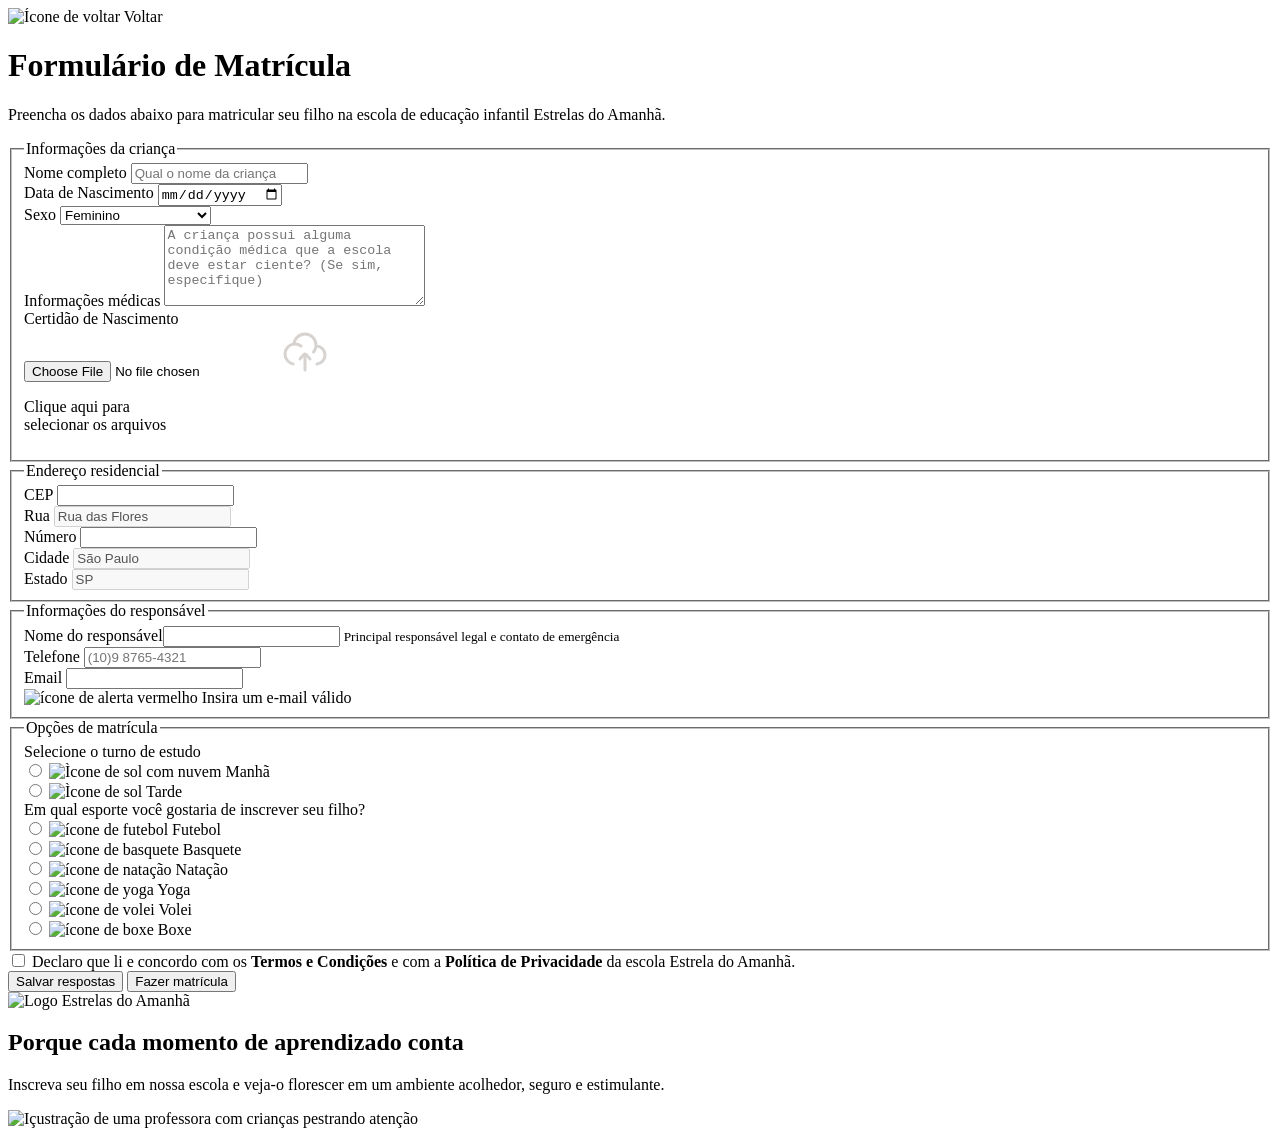
==== index.html @ 098b2265 "movendo index para raiz" ====
<!DOCTYPE html>
<html lang="pt-BR">
<head>
    <link rel="preconnect" href="https://fonts.googleapis.com">
    <link rel="preconnect" href="https://fonts.gstatic.com" crossorigin>
    <meta charset="UTF-8">
    <meta name="viewport" content="width=device-width, initial-scale=1.0">
    <title>Estrelas do Amanhã</title>

    <link rel="stylesheet" href="styles/index.css">
    <link href="https://fonts.googleapis.com/css2?family=Poppins:ital,wght@0,100;0,200;0,300;0,400;0,500;0,600;0,700;0,800;0,900;1,100;1,200;1,300;1,400;1,500;1,600;1,700;1,800;1,900&display=swap" rel="stylesheet">

</head>
<body>
    <div id="app">
        <main>
            <div class="main-container">
                <div class="back">
                    <img src="icons/flecha-voltaa.svg" alt="Ícone de voltar">
                    <span>Voltar</span>
                </div>
                <h1>Formulário de Matrícula</h1>
                <p>
                    Preencha os dados abaixo para matricular seu filho na escola de educação infantil Estrelas do Amanhã.
                </p>
                <form method="post" enctype="multipart/form-data">
                    <fieldset class="child-info">
                        <legend>Informações da criança </legend>

                        <div class="input-wrapper">
                            <label for="fullname">Nome completo</label>
                            <input id ="fullname" name="fullname" type="text"
                            placeholder="Qual o nome da criança">
                        </div>

                        <div class="input-wrapper">
                            <label for="birth">Data de Nascimento</label>
                            <input type="date" name="birth" id ="birth" lang="pt-BR">
                        </div>

                        <div class="select-wrapper">
                            <label for="gender">Sexo</label>
                            <select name="gender" id="">
                                <option value="female">Feminino</option>
                                <option value="male">Masculino</option>
                                <option value="na">Prefiro não responder</option>
                            </select>
                        </div>

                        <div class="textarea-wrapper">
                            <label for="medical-info">Informações médicas</label>
                            <textarea name="medical-info" id="medical-info"
                            cols="30" rows="5"
                            placeholder="A criança possui alguma condição médica que a escola deve estar ciente? (Se sim, especifique)"
                            ></textarea>

                        </div>

                        <div class="droparea-wrapper">

                            <label for="birth-file">Certidão de Nascimento</label>

                                <div class="dropzone">
                                <input type="file" id="birth-file" name="birth-file">


                                <svg width="48" height="48" viewBox="0 0 48 48" fill="none" xmlns="http://www.w3.org/2000/svg">
                                <path d="M34.9552 18.0221C34.97 18.022 34.985 18.022 35 18.022C39.9706 18.022 44 22.0588 44 27.0386C44 31.6796 40.5 35.5016 36 36M34.9552 18.0221C34.9848 17.6921 35 17.3579 35 17.0202C35 10.9339 30.0752 6 24 6C18.2465 6 13.5247 10.4253 13.0408 16.0638M34.9552 18.0221C34.7506 20.2952 33.8572 22.3692 32.4856 24.033M13.0408 16.0638C7.96796 16.5475 4 20.8278 4 26.0366C4 30.8834 7.43552 34.9264 12 35.8546M13.0408 16.0638C13.3565 16.0337 13.6765 16.0183 14 16.0183C16.2516 16.0183 18.3295 16.7639 20.001 18.022" stroke="#D6D3D1" stroke-width="3" stroke-linecap="round" stroke-linejoin="round"/>
                                <path d="M24 26V42M24 26C22.5996 26 19.9831 29.9886 19 31M24 26C25.4004 26 28.017 29.9886 29 31" stroke="#D6D3D1" stroke-width="3" stroke-linecap="round" stroke-linejoin="round"/>
                                </svg>

                           

                                <p>
                                    Clique aqui para <br>
                                    selecionar os arquivos
                                </p>

                        </div>

                        </div>

                    </fieldset>

                    <fieldset class="address">
                        <legend>Endereço residencial</legend>

                        <div class="input-wrapper">
                            <label for="cep">CEP</label>
                            <input type="text" id="cep" name="cep">
                        </div>

                        <div class="flex">
                            <div class="input-wrapper flex-2">
                                <label for="street">Rua</label>
                                <input type="text" id="street" name="street"
                                 value="Rua das Flores" disabled
                                >
                            </div>

                            <div class="input-wrapper flex-1">
                             <label for="number">Número</label>
                             <input type="number" id="number" name="number">
                            </div>
                        </div>

                        

                   <div class="flex">
                            <div class="input-wrapper flex-2">
                                <label for="city">Cidade</label>
                                <input type="text" id="city" name="city"
                                 value="São Paulo" disabled>
                            </div>

                            <div class="input-wrapper flex-1">
                             <label for="state">Estado</label>
                             <input type="text" id="state" name="state" disabled
                             value="SP">
                            </div>
                        </div>
                    </fieldset>

                    <fieldset class="gardian">
                        <legend>Informações do responsável</legend>

                        <div class="input-wrapper">
                            <label for="gardian">Nome do responsável</label><input 
                            type="text" id="gardian" name="gardian">
                            <small>Principal responsável legal e contato de emergência</small>
                        </div>

                        <div class="input-wrapper">
                            <label for="phone">Telefone</label>
                            <input type="text" id="phone" nome="phone" placeholder="(10)9 8765-4321">
                        </div>

                        <div class="input-wrapper">
                            <label for="mail">Email</label>
                            <input type="email" name="mail" id="mail"
                            required>
                            <div class="error">
                                <img src="icons/alert-circle.svg" alt="ícone de alerta vermelho">
                                <span>Insira um e-mail válido</span>
                            </div>
                        </div>

                    </fieldset>

                    <fieldset class="enroll-options">
                        <legend>Opções de matrícula</legend>
                        <div class="input-wrapper">
                            <label>Selecione o turno de estudo</label>

                            <div class="radio-wrapper">
                                <div class="radio-inner">
                                    <div class="radio-image"></div>
                                    <input type="radio" name="study-shift" 
                                    value="morning" id="morning">
                                    <img src="icons/Formulário de matrícula (Community) (1)/sun-cloud-02.svg" alt="Ìcone de sol com nuvem">

                                    <label for="morning">Manhã</label>
                                </div>

                                 <div class="radio-inner">
                                    <div class="radio-image"></div>
                                    <input type="radio" name="study-shift" 
                                    value="evening" id="evening">
                                    <img src="icons/Formulário de matrícula (Community) (1)/sun-02.svg" alt="Ìcone de sol">

                                    <label for="evening">Tarde</label>
                                </div>
                            </div>
                        </div>
                        <div class="input-wrapper">
                            <label>Em qual esporte você gostaria de inscrever seu filho?</label>

                            <div class="radio-wrapper">
                                <div class="radio-inner">
                                    <div class="radio-image"></div>
                                    <input type="radio" name="sport" 
                                    id="footeball">
                                    <img src="icons/Formulário de matrícula (Community) (1)/football.svg" alt="ícone de futebol">
                                    <label for="footebol">Futebol</label>
                                </div>

                                     <div class="radio-inner">
                                    <div class="radio-image"></div>
                                    <input type="radio" name="sport" 
                                    id="basketball">
                                    <img src="icons/Formulário de matrícula (Community) (1)/basketball-02.svg" alt="ícone de basquete">
                                    <label for="basketball">Basquete</label>
                                </div>

                                      <div class="radio-inner">
                                    <div class="radio-image"></div>
                                    <input type="radio" name="sport" 
                                    id="swimming">
                                    <img src="icons/Formulário de matrícula (Community) (1)/swimming.svg" alt="ícone de natação">
                                    <label for="swimming">Natação</label>
                                </div>

                                 <div class="radio-inner">
                                    <div class="radio-image"></div>
                                    <input type="radio" name="sport" 
                                    id="yoga">
                                    <img src="icons/Formulário de matrícula (Community) (1)/yoga-02.svg" alt="ícone de yoga">
                                    <label for="yoga">Yoga</label>
                                </div>

                                 <div class="radio-inner">
                                    <div class="radio-image"></div>
                                    <input type="radio" name="sport" 
                                    id="volleyball">
                                    <img src="icons/Formulário de matrícula (Community) (1)/volleyball.svg" alt="ícone de volei">
                                    <label for="volleyball">Volei</label>
                                </div>

                                 <div class="radio-inner">
                                    <div class="radio-image"></div>
                                    <input type="radio" name="sport" 
                                    id="boxing">
                                    <img src="icons/Formulário de matrícula (Community) (1)/boxing-glove-01.svg" alt="ícone de boxe">
                                    <label for="boxing">Boxe</label>
                                </div>
                            </div>
                        </div>
                    </fieldset>

                    <div class="terms-wrapper input-wrapper checkbox-wrapper">
                        <div class="checkbox-image"></div>
                        <input type="checkbox" name="terms" 
                        id="terms">

                        <label for="terms">
                            Declaro que li e concordo com os <strong>Termos e Condições</strong> e com a <strong>Política de Privacidade</strong> da escola Estrela do Amanhã. 
                        </label>
                    </div>

                    <div class="actions-wrapper">
                        <button class="btn-secondary" type="button">
                            Salvar respostas
                        </button>
                        <button class="btn-primary" type="submit">
                            Fazer matrícula
                        </button>
                    </div>
                </form>
            </div>
        </main>

        <aside>
            <div class="aside-container">
                <header>
                    <img src="logo.svg" alt="Logo Estrelas do Amanhã">
                    <h2>
                        Porque cada momento de 
                        <span>
                        aprendizado
                        </span> 
                        conta
                    </h2>
                    <p>
                        Inscreva seu filho em nossa escola e veja-o florescer em um ambiente acolhedor, seguro e estimulante.
                    </p>
                </header>
                <img src="icons/Illustration.svg" alt="Içustração de uma professora com crianças pestrando atenção">

            </div>
        </aside>
    </div>
    
</body>
</html>
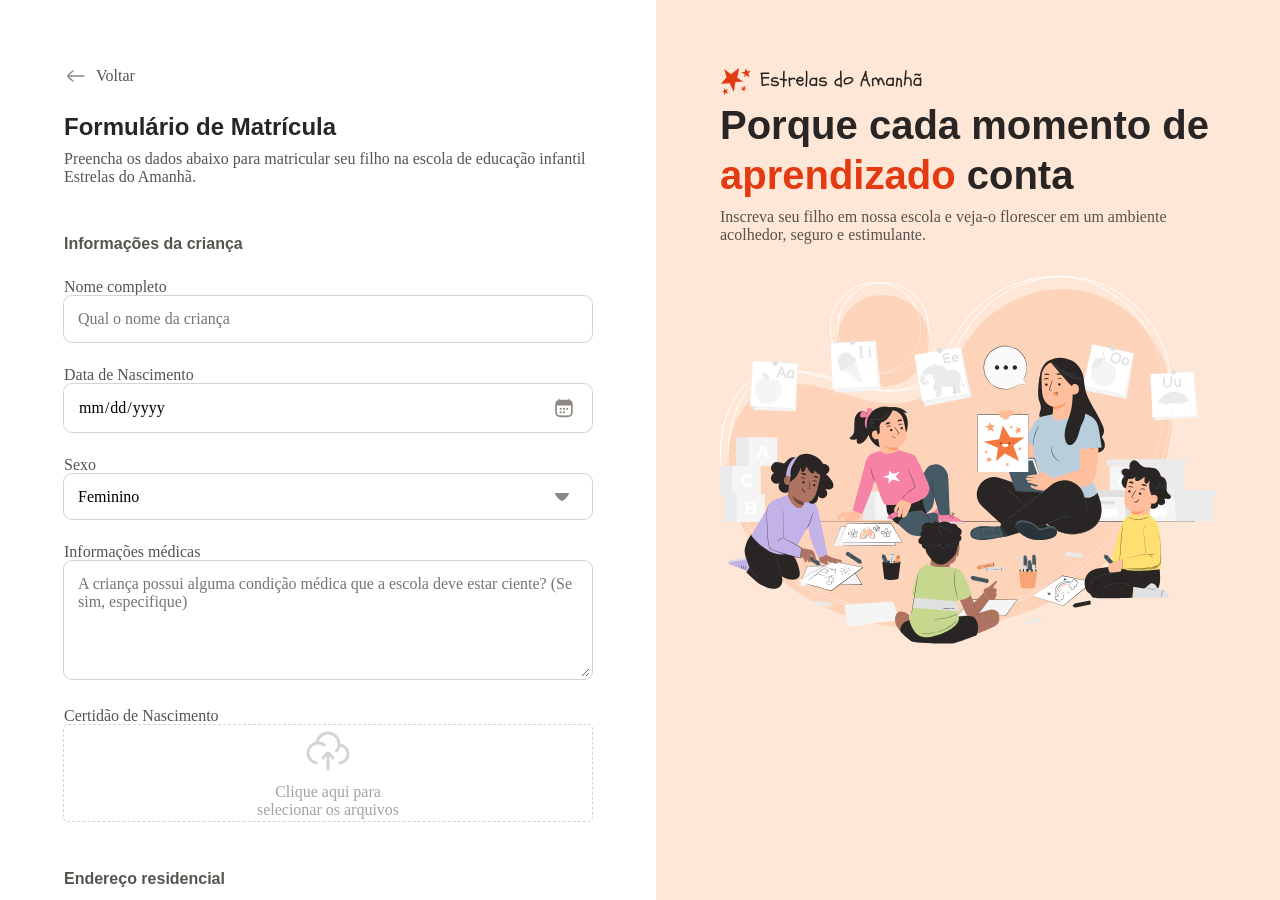
==== commit b95fedd1: "corrigindo caminho das imagens" ====
--- a/index.html
+++ b/index.html
@@ -16,7 +16,7 @@
         <main>
             <div class="main-container">
                 <div class="back">
-                    <img src="icons/flecha-voltaa.svg" alt="Ícone de voltar">
+                    <img src="assets/icons/flecha-voltaa.svg" alt="Ícone de voltar">
                     <span>Voltar</span>
                 </div>
                 <h1>Formulário de Matrícula</h1>
@@ -140,7 +140,7 @@
                             <input type="email" name="mail" id="mail"
                             required>
                             <div class="error">
-                                <img src="icons/alert-circle.svg" alt="ícone de alerta vermelho">
+                                <img src="assets/icons/alert-circle.svg" alt="ícone de alerta vermelho">
                                 <span>Insira um e-mail válido</span>
                             </div>
                         </div>
@@ -157,7 +157,7 @@
                                     <div class="radio-image"></div>
                                     <input type="radio" name="study-shift" 
                                     value="morning" id="morning">
-                                    <img src="icons/Formulário de matrícula (Community) (1)/sun-cloud-02.svg" alt="Ìcone de sol com nuvem">
+                                    <img src="assets/icons/Formulário de matrícula (Community) (1)/sun-cloud-02.svg" alt="Ìcone de sol com nuvem">
 
                                     <label for="morning">Manhã</label>
                                 </div>
@@ -166,7 +166,7 @@
                                     <div class="radio-image"></div>
                                     <input type="radio" name="study-shift" 
                                     value="evening" id="evening">
-                                    <img src="icons/Formulário de matrícula (Community) (1)/sun-02.svg" alt="Ìcone de sol">
+                                    <img src="assets/icons/Formulário de matrícula (Community) (1)/sun-02.svg" alt="Ìcone de sol">
 
                                     <label for="evening">Tarde</label>
                                 </div>
@@ -180,7 +180,7 @@
                                     <div class="radio-image"></div>
                                     <input type="radio" name="sport" 
                                     id="footeball">
-                                    <img src="icons/Formulário de matrícula (Community) (1)/football.svg" alt="ícone de futebol">
+                                    <img src="assets/icons/Formulário de matrícula (Community) (1)/football.svg" alt="ícone de futebol">
                                     <label for="footebol">Futebol</label>
                                 </div>
 
@@ -188,7 +188,7 @@
                                     <div class="radio-image"></div>
                                     <input type="radio" name="sport" 
                                     id="basketball">
-                                    <img src="icons/Formulário de matrícula (Community) (1)/basketball-02.svg" alt="ícone de basquete">
+                                    <img src="assets/icons/Formulário de matrícula (Community) (1)/basketball-02.svg" alt="ícone de basquete">
                                     <label for="basketball">Basquete</label>
                                 </div>
 
@@ -196,7 +196,7 @@
                                     <div class="radio-image"></div>
                                     <input type="radio" name="sport" 
                                     id="swimming">
-                                    <img src="icons/Formulário de matrícula (Community) (1)/swimming.svg" alt="ícone de natação">
+                                    <img src="assets/icons/Formulário de matrícula (Community) (1)/swimming.svg" alt="ícone de natação">
                                     <label for="swimming">Natação</label>
                                 </div>
 
@@ -204,7 +204,7 @@
                                     <div class="radio-image"></div>
                                     <input type="radio" name="sport" 
                                     id="yoga">
-                                    <img src="icons/Formulário de matrícula (Community) (1)/yoga-02.svg" alt="ícone de yoga">
+                                    <img src="assets/icons/Formulário de matrícula (Community) (1)/yoga-02.svg" alt="ícone de yoga">
                                     <label for="yoga">Yoga</label>
                                 </div>
 
@@ -212,7 +212,7 @@
                                     <div class="radio-image"></div>
                                     <input type="radio" name="sport" 
                                     id="volleyball">
-                                    <img src="icons/Formulário de matrícula (Community) (1)/volleyball.svg" alt="ícone de volei">
+                                    <img src="assets/icons/Formulário de matrícula (Community) (1)/volleyball.svg" alt="ícone de volei">
                                     <label for="volleyball">Volei</label>
                                 </div>
 
@@ -220,7 +220,7 @@
                                     <div class="radio-image"></div>
                                     <input type="radio" name="sport" 
                                     id="boxing">
-                                    <img src="icons/Formulário de matrícula (Community) (1)/boxing-glove-01.svg" alt="ícone de boxe">
+                                    <img src="assets/icons/Formulário de matrícula (Community) (1)/boxing-glove-01.svg" alt="ícone de boxe">
                                     <label for="boxing">Boxe</label>
                                 </div>
                             </div>
@@ -252,7 +252,7 @@
         <aside>
             <div class="aside-container">
                 <header>
-                    <img src="logo.svg" alt="Logo Estrelas do Amanhã">
+                    <img src="assets/logo.svg" alt="Logo Estrelas do Amanhã">
                     <h2>
                         Porque cada momento de 
                         <span>
@@ -264,7 +264,7 @@
                         Inscreva seu filho em nossa escola e veja-o florescer em um ambiente acolhedor, seguro e estimulante.
                     </p>
                 </header>
-                <img src="icons/Illustration.svg" alt="Içustração de uma professora com crianças pestrando atenção">
+                <img src="assets/icons/Illustration.svg" alt="Içustração de uma professora com crianças pestrando atenção">
 
             </div>
         </aside>
--- a/styles/index.css
+++ b/styles/index.css
@@ -0,0 +1,3 @@
+@import url(global.css);
+@import url(layout.css);
+@import url(forms.css);
